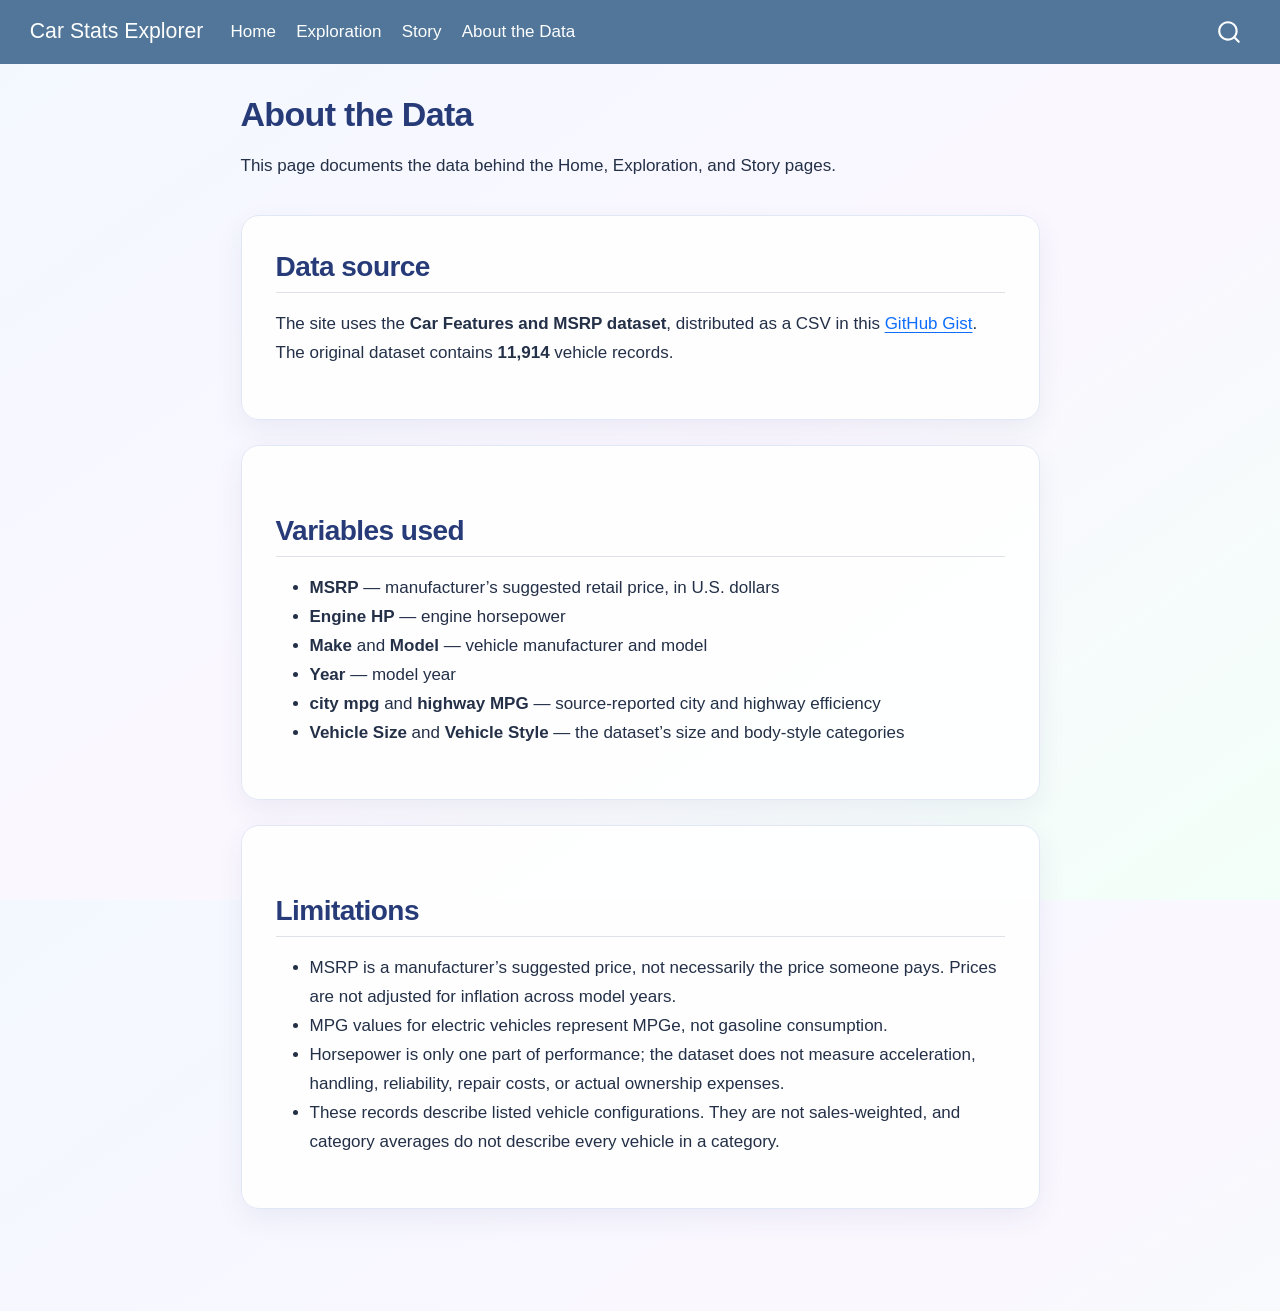
==== about.html @ 7f9846df "Built site for gh-pages" ====
<!DOCTYPE html>
<html xmlns="http://www.w3.org/1999/xhtml" lang="en" xml:lang="en"><head>

<meta charset="utf-8">
<meta name="generator" content="quarto-1.10.19">

<meta name="viewport" content="width=device-width, initial-scale=1.0, user-scalable=yes">


<title>About the Data – Car Stats Explorer</title>
<style>
/* Default styles provided by pandoc.
** See https://pandoc.org/MANUAL.html#variables-for-html for config info.
*/
span.smallcaps{font-variant: small-caps;}
div.columns{display: flex; gap: 1.5em;}
div.column{flex: auto;}
@media screen {
div.columns{gap: min(4vw, 1.5em);}
div.column{overflow-x: auto;}
}
div.hanging-indent{margin-left: 1.5em; text-indent: -1.5em;}
ul.task-list{list-style: none;}
ul.task-list li input[type="checkbox"] {
  width: 0.8em;
  margin: 0 0.8em 0.2em -1em; /* quarto-specific, see https://github.com/quarto-dev/quarto-cli/issues/4556 */ 
  vertical-align: middle;
}
</style>


<script src="site_libs/quarto-nav/quarto-nav.js"></script>
<script src="site_libs/quarto-nav/headroom.min.js"></script>
<script src="site_libs/clipboard/clipboard.min.js"></script>
<script src="site_libs/quarto-search/autocomplete.umd.js"></script>
<script src="site_libs/quarto-search/fuse.min.js"></script>
<script src="site_libs/quarto-search/quarto-search.js"></script>
<meta name="quarto:offset" content="./">
<script src="site_libs/quarto-html/quarto.js" type="module"></script>
<script src="site_libs/quarto-html/tabsets/tabsets.js" type="module"></script>
<script src="site_libs/quarto-html/popper.min.js"></script>
<script src="site_libs/quarto-html/tippy.umd.min.js"></script>
<script src="site_libs/quarto-html/anchor.min.js"></script>
<link href="site_libs/quarto-html/tippy.css" rel="stylesheet">
<link href="site_libs/quarto-html/quarto-syntax-highlighting-bf27225e3a48a9273f3daa8f8e829971.css" rel="stylesheet" id="quarto-text-highlighting-styles">
<script src="site_libs/bootstrap/bootstrap.min.js"></script>
<link href="site_libs/bootstrap/bootstrap-icons.css" rel="stylesheet">
<link href="site_libs/bootstrap/bootstrap-8c69f6d005a5e6627934705eb737d028.min.css" rel="stylesheet" append-hash="true" id="quarto-bootstrap" data-mode="light">
<script id="quarto-search-options" type="application/json">{
  "location": "navbar",
  "copy-button": false,
  "collapse-after": 3,
  "panel-placement": "end",
  "type": "overlay",
  "limit": 50,
  "keyboard-shortcut": [
    "f",
    "/",
    "s"
  ],
  "show-item-context": false,
  "language": {
    "search-no-results-text": "No results",
    "search-matching-documents-text": "matching documents",
    "search-copy-link-title": "Copy link to search",
    "search-hide-matches-text": "Hide additional matches",
    "search-more-match-text": "more match in this document",
    "search-more-matches-text": "more matches in this document",
    "search-clear-button-title": "Clear",
    "search-text-placeholder": "",
    "search-detached-cancel-button-title": "Cancel",
    "search-submit-button-title": "Submit",
    "search-label": "Search"
  }
}</script>


<link rel="stylesheet" href="styles.css">
</head>

<body class="nav-fixed fullcontent quarto-light">

<div id="quarto-search-results"></div>
  <header id="quarto-header" class="headroom fixed-top">
    <nav class="navbar navbar-expand-lg " data-bs-theme="dark">
      <div class="navbar-container container-fluid">
      <div class="navbar-brand-container mx-auto">
    <a class="navbar-brand" href="./index.html">
    <span class="navbar-title">Car Stats Explorer</span>
    </a>
  </div>
            <div id="quarto-search" class="" title="Search"></div>
          <button class="navbar-toggler" type="button" data-bs-toggle="collapse" data-bs-target="#navbarCollapse" aria-controls="navbarCollapse" role="menu" aria-expanded="false" aria-label="Toggle navigation" onclick="if (window.quartoToggleHeadroom) { window.quartoToggleHeadroom(); }">
  <span class="navbar-toggler-icon"></span>
</button>
          <div class="collapse navbar-collapse" id="navbarCollapse">
            <ul class="navbar-nav navbar-nav-scroll me-auto">
  <li class="nav-item">
    <a class="nav-link" href="./index.html"> 
<span class="menu-text">Home</span></a>
  </li>  
  <li class="nav-item">
    <a class="nav-link" href="./project.html"> 
<span class="menu-text">Exploration</span></a>
  </li>  
  <li class="nav-item">
    <a class="nav-link" href="./story.html"> 
<span class="menu-text">Story</span></a>
  </li>  
  <li class="nav-item">
    <a class="nav-link active" href="./about.html" aria-current="page"> 
<span class="menu-text">About the Data</span></a>
  </li>  
</ul>
          </div> <!-- /navcollapse -->
            <div class="quarto-navbar-tools">
</div>
      </div> <!-- /container-fluid -->
    </nav>
</header>
<!-- content -->
<div id="quarto-content" class="quarto-container page-columns page-rows-contents page-layout-article page-navbar">
<!-- sidebar -->
<!-- margin-sidebar -->
    
<!-- main -->
<main class="content" id="quarto-document-content">

<header id="title-block-header" class="quarto-title-block default">
<div class="quarto-title">
<h1 class="title">About the Data</h1>
</div>



<div class="quarto-title-meta">

    
  
    
  </div>
  


</header>


<style>
.data-section {
  margin: 1.5rem 0;
  padding: clamp(1.2rem, 3vw, 2rem);
  border: 1px solid #e1e8f5;
  border-radius: 18px;
  background: rgba(255, 255, 255, 0.92);
  box-shadow: 0 10px 28px rgba(38, 59, 119, 0.07);
}

.data-section p,
.data-section li {
  line-height: 1.7;
}
</style>
<p>This page documents the data behind the Home, Exploration, and Story pages.</p>
<section id="data-source" class="level2 data-section">
<h2 class="anchored" data-anchor-id="data-source">Data source</h2>
<p>The site uses the <strong>Car Features and MSRP dataset</strong>, distributed as a CSV in this <a href="https://gist.github.com/dvinubius/33486dad2dc86319f0a06ffdb1d4f34f">GitHub Gist</a>. The original dataset contains <strong>11,914</strong> vehicle records.</p>
</section>
<section id="variables-used" class="level2 data-section">
<h2 class="anchored" data-anchor-id="variables-used">Variables used</h2>
<ul>
<li><strong>MSRP</strong> — manufacturer’s suggested retail price, in U.S. dollars</li>
<li><strong>Engine HP</strong> — engine horsepower</li>
<li><strong>Make</strong> and <strong>Model</strong> — vehicle manufacturer and model</li>
<li><strong>Year</strong> — model year</li>
<li><strong>city mpg</strong> and <strong>highway MPG</strong> — source-reported city and highway efficiency</li>
<li><strong>Vehicle Size</strong> and <strong>Vehicle Style</strong> — the dataset’s size and body-style categories</li>
</ul>
</section>
<section id="limitations" class="level2 data-section">
<h2 class="anchored" data-anchor-id="limitations">Limitations</h2>
<ul>
<li>MSRP is a manufacturer’s suggested price, not necessarily the price someone pays. Prices are not adjusted for inflation across model years.</li>
<li>MPG values for electric vehicles represent MPGe, not gasoline consumption.</li>
<li>Horsepower is only one part of performance; the dataset does not measure acceleration, handling, reliability, repair costs, or actual ownership expenses.</li>
<li>These records describe listed vehicle configurations. They are not sales-weighted, and category averages do not describe every vehicle in a category.</li>
</ul>
</section>



</main> <!-- /main -->
<script id="quarto-html-after-body" type="application/javascript">
  window.document.addEventListener("DOMContentLoaded", function (event) {
    const icon = "";
    const anchorJS = new window.AnchorJS();
    anchorJS.options = {
      placement: 'right',
      icon: icon
    };
    anchorJS.add('.anchored');
    const isCodeAnnotation = (el) => {
      for (const clz of el.classList) {
        if (clz.startsWith('code-annotation-')) {                     
          return true;
        }
      }
      return false;
    }
    const onCopySuccess = function(e) {
      // button target
      const button = e.trigger;
      // don't keep focus
      button.blur();
      // flash "checked"
      button.classList.add('code-copy-button-checked');
      var currentTitle = button.getAttribute("title");
      button.setAttribute("title", "Copied!");
      let tooltip;
      if (window.bootstrap) {
        button.setAttribute("data-bs-toggle", "tooltip");
        button.setAttribute("data-bs-placement", "left");
        button.setAttribute("data-bs-title", "Copied!");
        tooltip = new bootstrap.Tooltip(button, 
          { trigger: "manual", 
            customClass: "code-copy-button-tooltip",
            offset: [0, -8]});
        tooltip.show();    
      }
      setTimeout(function() {
        if (tooltip) {
          tooltip.hide();
          button.removeAttribute("data-bs-title");
          button.removeAttribute("data-bs-toggle");
          button.removeAttribute("data-bs-placement");
        }
        button.setAttribute("title", currentTitle);
        button.classList.remove('code-copy-button-checked');
      }, 1000);
      // clear code selection
      e.clearSelection();
    }
    const getTextToCopy = function(trigger) {
      const outerScaffold = trigger.parentElement.cloneNode(true);
      const codeEl = outerScaffold.querySelector('code');
      for (const childEl of codeEl.children) {
        if (isCodeAnnotation(childEl)) {
          childEl.remove();
        }
      }
      return codeEl.innerText;
    }
    const clipboard = new window.ClipboardJS('.code-copy-button:not([data-in-quarto-modal])', {
      text: getTextToCopy
    });
    clipboard.on('success', onCopySuccess);
    if (window.document.getElementById('quarto-embedded-source-code-modal')) {
      const clipboardModal = new window.ClipboardJS('.code-copy-button[data-in-quarto-modal]', {
        text: getTextToCopy,
        container: window.document.getElementById('quarto-embedded-source-code-modal')
      });
      clipboardModal.on('success', onCopySuccess);
    }
      var localhostRegex = new RegExp(/^(?:http|https):\/\/localhost\:?[0-9]*\//);
      var mailtoRegex = new RegExp(/^mailto:/);
        var filterRegex = new RegExp("https:\/\/mayaht-0708\.github\.io\/milestone-5\/");
      var isInternal = (href) => {
          return filterRegex.test(href) || localhostRegex.test(href) || mailtoRegex.test(href);
      }
      // Inspect non-navigation links and adorn them if external
     var links = window.document.querySelectorAll('a[href]:not(.nav-link):not(.navbar-brand):not(.toc-action):not(.sidebar-link):not(.sidebar-item-toggle):not(.pagination-link):not(.no-external):not([aria-hidden]):not(.dropdown-item):not(.quarto-navigation-tool):not(.about-link)');
      for (var i=0; i<links.length; i++) {
        const link = links[i];
        if (!isInternal(link.href)) {
          // undo the damage that might have been done by quarto-nav.js in the case of
          // links that we want to consider external
          if (link.dataset.originalHref !== undefined) {
            link.href = link.dataset.originalHref;
          }
        }
      }
    function tippyHover(el, contentFn, onTriggerFn, onUntriggerFn) {
      const config = {
        allowHTML: true,
        maxWidth: 500,
        delay: 100,
        arrow: false,
        appendTo: function(el) {
            return el.parentElement;
        },
        interactive: true,
        interactiveBorder: 10,
        theme: 'quarto',
        placement: 'bottom-start',
      };
      if (contentFn) {
        config.content = contentFn;
      }
      if (onTriggerFn) {
        config.onTrigger = onTriggerFn;
      }
      if (onUntriggerFn) {
        config.onUntrigger = onUntriggerFn;
      }
      window.tippy(el, config); 
    }
    const noterefs = window.document.querySelectorAll('a[role="doc-noteref"]');
    for (var i=0; i<noterefs.length; i++) {
      const ref = noterefs[i];
      tippyHover(ref, function() {
        // use id or data attribute instead here
        let href = ref.getAttribute('data-footnote-href') || ref.getAttribute('href');
        try { href = new URL(href).hash; } catch {}
        const id = href.replace(/^#\/?/, "");
        const note = window.document.getElementById(id);
        if (note) {
          return note.innerHTML;
        } else {
          return "";
        }
      });
    }
    const xrefs = window.document.querySelectorAll('a.quarto-xref');
    const processXRef = (id, note) => {
      // Strip column container classes
      const stripColumnClz = (el) => {
        el.classList.remove("page-full", "page-columns");
        if (el.children) {
          for (const child of el.children) {
            stripColumnClz(child);
          }
        }
      }
      stripColumnClz(note)
      if (id === null || id.startsWith('sec-')) {
        // Special case sections, only their first couple elements
        const container = document.createElement("div");
        if (note.children && note.children.length > 2) {
          container.appendChild(note.children[0].cloneNode(true));
          for (let i = 1; i < note.children.length; i++) {
            const child = note.children[i];
            if (child.tagName === "P" && child.innerText === "") {
              continue;
            } else {
              container.appendChild(child.cloneNode(true));
              break;
            }
          }
          if (window.Quarto?.typesetMath) {
            window.Quarto.typesetMath(container);
          }
          return container.innerHTML
        } else {
          if (window.Quarto?.typesetMath) {
            window.Quarto.typesetMath(note);
          }
          return note.innerHTML;
        }
      } else {
        // Remove any anchor links if they are present
        const anchorLink = note.querySelector('a.anchorjs-link');
        if (anchorLink) {
          anchorLink.remove();
        }
        if (window.Quarto?.typesetMath) {
          window.Quarto.typesetMath(note);
        }
        if (note.classList.contains("callout")) {
          return note.outerHTML;
        } else {
          return note.innerHTML;
        }
      }
    }
    for (var i=0; i<xrefs.length; i++) {
      const xref = xrefs[i];
      tippyHover(xref, undefined, function(instance) {
        instance.disable();
        let url = xref.getAttribute('href');
        let hash = undefined; 
        if (url.startsWith('#')) {
          hash = url;
        } else {
          try { hash = new URL(url).hash; } catch {}
        }
        if (hash) {
          const id = hash.replace(/^#\/?/, "");
          const note = window.document.getElementById(id);
          if (note !== null) {
            try {
              const html = processXRef(id, note.cloneNode(true));
              instance.setContent(html);
            } finally {
              instance.enable();
              instance.show();
            }
          } else {
            // See if we can fetch this
            fetch(url.split('#')[0])
            .then(res => res.text())
            .then(html => {
              const parser = new DOMParser();
              const htmlDoc = parser.parseFromString(html, "text/html");
              const note = htmlDoc.getElementById(id);
              if (note !== null) {
                const html = processXRef(id, note);
                instance.setContent(html);
              } 
            }).finally(() => {
              instance.enable();
              instance.show();
            });
          }
        } else {
          // See if we can fetch a full url (with no hash to target)
          // This is a special case and we should probably do some content thinning / targeting
          fetch(url)
          .then(res => res.text())
          .then(html => {
            const parser = new DOMParser();
            const htmlDoc = parser.parseFromString(html, "text/html");
            const note = htmlDoc.querySelector('main.content');
            if (note !== null) {
              // This should only happen for chapter cross references
              // (since there is no id in the URL)
              // remove the first header
              if (note.children.length > 0 && note.children[0].tagName === "HEADER") {
                note.children[0].remove();
              }
              const html = processXRef(null, note);
              instance.setContent(html);
            } 
          }).finally(() => {
            instance.enable();
            instance.show();
          });
        }
      }, function(instance) {
      });
    }
        let selectedAnnoteEl;
        const selectorForAnnotation = ( cell, annotation) => {
          let cellAttr = 'data-code-cell="' + cell + '"';
          let lineAttr = 'data-code-annotation="' +  annotation + '"';
          const selector = 'span[' + cellAttr + '][' + lineAttr + ']';
          return selector;
        }
        const selectCodeLines = (annoteEl) => {
          const doc = window.document;
          const targetCell = annoteEl.getAttribute("data-target-cell");
          const targetAnnotation = annoteEl.getAttribute("data-target-annotation");
          const annoteSpan = window.document.querySelector(selectorForAnnotation(targetCell, targetAnnotation));
          const lines = annoteSpan.getAttribute("data-code-lines").split(",");
          const lineIds = lines.map((line) => {
            return targetCell + "-" + line;
          })
          let top = null;
          let height = null;
          let parent = null;
          if (lineIds.length > 0) {
              //compute the position of the single el (top and bottom and make a div)
              const el = window.document.getElementById(lineIds[0]);
              top = el.offsetTop;
              height = el.offsetHeight;
              parent = el.parentElement.parentElement;
            if (lineIds.length > 1) {
              const lastEl = window.document.getElementById(lineIds[lineIds.length - 1]);
              const bottom = lastEl.offsetTop + lastEl.offsetHeight;
              height = bottom - top;
            }
            if (top !== null && height !== null && parent !== null) {
              // cook up a div (if necessary) and position it 
              let div = window.document.getElementById("code-annotation-line-highlight");
              if (div === null) {
                div = window.document.createElement("div");
                div.setAttribute("id", "code-annotation-line-highlight");
                div.style.position = 'absolute';
                parent.appendChild(div);
              }
              div.style.top = top - 2 + "px";
              div.style.height = height + 4 + "px";
              div.style.left = 0;
              let gutterDiv = window.document.getElementById("code-annotation-line-highlight-gutter");
              if (gutterDiv === null) {
                gutterDiv = window.document.createElement("div");
                gutterDiv.setAttribute("id", "code-annotation-line-highlight-gutter");
                gutterDiv.style.position = 'absolute';
                const codeCell = window.document.getElementById(targetCell);
                const gutter = codeCell.querySelector('.code-annotation-gutter');
                gutter.appendChild(gutterDiv);
              }
              gutterDiv.style.top = top - 2 + "px";
              gutterDiv.style.height = height + 4 + "px";
            }
            selectedAnnoteEl = annoteEl;
          }
        };
        const unselectCodeLines = () => {
          const elementsIds = ["code-annotation-line-highlight", "code-annotation-line-highlight-gutter"];
          elementsIds.forEach((elId) => {
            const div = window.document.getElementById(elId);
            if (div) {
              div.remove();
            }
          });
          selectedAnnoteEl = undefined;
        };
          // Handle positioning of the toggle
      window.addEventListener(
        "resize",
        throttle(() => {
          elRect = undefined;
          if (selectedAnnoteEl) {
            selectCodeLines(selectedAnnoteEl);
          }
        }, 10)
      );
      function throttle(fn, ms) {
      let throttle = false;
      let timer;
        return (...args) => {
          if(!throttle) { // first call gets through
              fn.apply(this, args);
              throttle = true;
          } else { // all the others get throttled
              if(timer) clearTimeout(timer); // cancel #2
              timer = setTimeout(() => {
                fn.apply(this, args);
                timer = throttle = false;
              }, ms);
          }
        };
      }
        // Attach click handler to the DT
        const annoteDls = window.document.querySelectorAll('dt[data-target-cell]');
        for (const annoteDlNode of annoteDls) {
          annoteDlNode.addEventListener('click', (event) => {
            const clickedEl = event.target;
            if (clickedEl !== selectedAnnoteEl) {
              unselectCodeLines();
              const activeEl = window.document.querySelector('dt[data-target-cell].code-annotation-active');
              if (activeEl) {
                activeEl.classList.remove('code-annotation-active');
              }
              selectCodeLines(clickedEl);
              clickedEl.classList.add('code-annotation-active');
            } else {
              // Unselect the line
              unselectCodeLines();
              clickedEl.classList.remove('code-annotation-active');
            }
          });
        }
    const findCites = (el) => {
      const parentEl = el.parentElement;
      if (parentEl) {
        const cites = parentEl.dataset.cites;
        if (cites) {
          return {
            el,
            cites: cites.split(' ')
          };
        } else {
          return findCites(el.parentElement)
        }
      } else {
        return undefined;
      }
    };
    var bibliorefs = window.document.querySelectorAll('a[role="doc-biblioref"]');
    for (var i=0; i<bibliorefs.length; i++) {
      const ref = bibliorefs[i];
      const citeInfo = findCites(ref);
      if (citeInfo) {
        tippyHover(citeInfo.el, function() {
          var popup = window.document.createElement('div');
          citeInfo.cites.forEach(function(cite) {
            var citeDiv = window.document.createElement('div');
            citeDiv.classList.add('hanging-indent');
            citeDiv.classList.add('csl-entry');
            var biblioDiv = window.document.getElementById('ref-' + cite);
            if (biblioDiv) {
              citeDiv.innerHTML = biblioDiv.innerHTML;
            }
            popup.appendChild(citeDiv);
          });
          return popup.innerHTML;
        });
      }
    }
  });
  </script>
</div> <!-- /content -->




</body></html>
---- site_libs/quarto-html/tippy.css ----
.tippy-box[data-animation=fade][data-state=hidden]{opacity:0}[data-tippy-root]{max-width:calc(100vw - 10px)}.tippy-box{position:relative;background-color:#333;color:#fff;border-radius:4px;font-size:14px;line-height:1.4;white-space:normal;outline:0;transition-property:transform,visibility,opacity}.tippy-box[data-placement^=top]>.tippy-arrow{bottom:0}.tippy-box[data-placement^=top]>.tippy-arrow:before{bottom:-7px;left:0;border-width:8px 8px 0;border-top-color:initial;transform-origin:center top}.tippy-box[data-placement^=bottom]>.tippy-arrow{top:0}.tippy-box[data-placement^=bottom]>.tippy-arrow:before{top:-7px;left:0;border-width:0 8px 8px;border-bottom-color:initial;transform-origin:center bottom}.tippy-box[data-placement^=left]>.tippy-arrow{right:0}.tippy-box[data-placement^=left]>.tippy-arrow:before{border-width:8px 0 8px 8px;border-left-color:initial;right:-7px;transform-origin:center left}.tippy-box[data-placement^=right]>.tippy-arrow{left:0}.tippy-box[data-placement^=right]>.tippy-arrow:before{left:-7px;border-width:8px 8px 8px 0;border-right-color:initial;transform-origin:center right}.tippy-box[data-inertia][data-state=visible]{transition-timing-function:cubic-bezier(.54,1.5,.38,1.11)}.tippy-arrow{width:16px;height:16px;color:#333}.tippy-arrow:before{content:"";position:absolute;border-color:transparent;border-style:solid}.tippy-content{position:relative;padding:5px 9px;z-index:1}
---- site_libs/quarto-html/quarto-syntax-highlighting-bf27225e3a48a9273f3daa8f8e829971.css ----
/* quarto syntax highlight colors */
:root {
  --quarto-hl-ot-color: #003B4F;
  --quarto-hl-at-color: #657422;
  --quarto-hl-ss-color: #20794D;
  --quarto-hl-an-color: #5E5E5E;
  --quarto-hl-fu-color: #4758AB;
  --quarto-hl-st-color: #20794D;
  --quarto-hl-cf-color: #003B4F;
  --quarto-hl-op-color: #5E5E5E;
  --quarto-hl-er-color: #AD0000;
  --quarto-hl-bn-color: #AD0000;
  --quarto-hl-al-color: #AD0000;
  --quarto-hl-va-color: #111111;
  --quarto-hl-bu-color: inherit;
  --quarto-hl-ex-color: inherit;
  --quarto-hl-pp-color: #AD0000;
  --quarto-hl-in-color: #5E5E5E;
  --quarto-hl-vs-color: #20794D;
  --quarto-hl-wa-color: #5E5E5E;
  --quarto-hl-do-color: #5E5E5E;
  --quarto-hl-im-color: #00769E;
  --quarto-hl-ch-color: #20794D;
  --quarto-hl-dt-color: #AD0000;
  --quarto-hl-fl-color: #AD0000;
  --quarto-hl-co-color: #5E5E5E;
  --quarto-hl-cv-color: #5E5E5E;
  --quarto-hl-cn-color: #8f5902;
  --quarto-hl-sc-color: #5E5E5E;
  --quarto-hl-dv-color: #AD0000;
  --quarto-hl-kw-color: #003B4F;
}

/* other quarto variables */
:root {
  --quarto-font-monospace: SFMono-Regular, Menlo, Monaco, Consolas, "Liberation Mono", "Courier New", monospace;
}

/* syntax highlight based on Pandoc's rules */
pre > code.sourceCode > span {
  color: #003B4F;
}

code.sourceCode > span {
  color: #003B4F;
}

div.sourceCode,
div.sourceCode pre.sourceCode {
  color: #003B4F;
}

/* Normal */
code span {
  color: #003B4F;
}

/* Alert */
code span.al {
  color: #AD0000;
  font-style: inherit;
}

/* Annotation */
code span.an {
  color: #5E5E5E;
  font-style: inherit;
}

/* Attribute */
code span.at {
  color: #657422;
  font-style: inherit;
}

/* BaseN */
code span.bn {
  color: #AD0000;
  font-style: inherit;
}

/* BuiltIn */
code span.bu {
  font-style: inherit;
}

/* ControlFlow */
code span.cf {
  color: #003B4F;
  font-weight: bold;
  font-style: inherit;
}

/* Char */
code span.ch {
  color: #20794D;
  font-style: inherit;
}

/* Constant */
code span.cn {
  color: #8f5902;
  font-style: inherit;
}

/* Comment */
code span.co {
  color: #5E5E5E;
  font-style: inherit;
}

/* CommentVar */
code span.cv {
  color: #5E5E5E;
  font-style: italic;
}

/* Documentation */
code span.do {
  color: #5E5E5E;
  font-style: italic;
}

/* DataType */
code span.dt {
  color: #AD0000;
  font-style: inherit;
}

/* DecVal */
code span.dv {
  color: #AD0000;
  font-style: inherit;
}

/* Error */
code span.er {
  color: #AD0000;
  font-style: inherit;
}

/* Extension */
code span.ex {
  font-style: inherit;
}

/* Float */
code span.fl {
  color: #AD0000;
  font-style: inherit;
}

/* Function */
code span.fu {
  color: #4758AB;
  font-style: inherit;
}

/* Import */
code span.im {
  color: #00769E;
  font-style: inherit;
}

/* Information */
code span.in {
  color: #5E5E5E;
  font-style: inherit;
}

/* Keyword */
code span.kw {
  color: #003B4F;
  font-weight: bold;
  font-style: inherit;
}

/* Operator */
code span.op {
  color: #5E5E5E;
  font-style: inherit;
}

/* Other */
code span.ot {
  color: #003B4F;
  font-style: inherit;
}

/* Preprocessor */
code span.pp {
  color: #AD0000;
  font-style: inherit;
}

/* SpecialChar */
code span.sc {
  color: #5E5E5E;
  font-style: inherit;
}

/* SpecialString */
code span.ss {
  color: #20794D;
  font-style: inherit;
}

/* String */
code span.st {
  color: #20794D;
  font-style: inherit;
}

/* Variable */
code span.va {
  color: #111111;
  font-style: inherit;
}

/* VerbatimString */
code span.vs {
  color: #20794D;
  font-style: inherit;
}

/* Warning */
code span.wa {
  color: #5E5E5E;
  font-style: italic;
}

.prevent-inlining {
  content: "</";
}

/*# sourceMappingURL=8be38f48d34c45af72792cbd699585e7.css.map */
---- styles.css ----
body {
  background: linear-gradient(145deg, #f3f8ff 0%, #fbf7ff 55%, #f2fff8 100%);
  color: #233047;
  font-family: Arial, Helvetica, sans-serif;
}

#quarto-content {
  max-width: 1120px;
  margin: 0 auto;
  padding: 0 1rem;
}

.quarto-title-block .title,
h1,
h2,
h3 {
  color: #263b77;
  font-family: Arial, Helvetica, sans-serif;
  font-weight: 700;
  letter-spacing: -0.02em;
}

p,
li {
  line-height: 1.7;
}
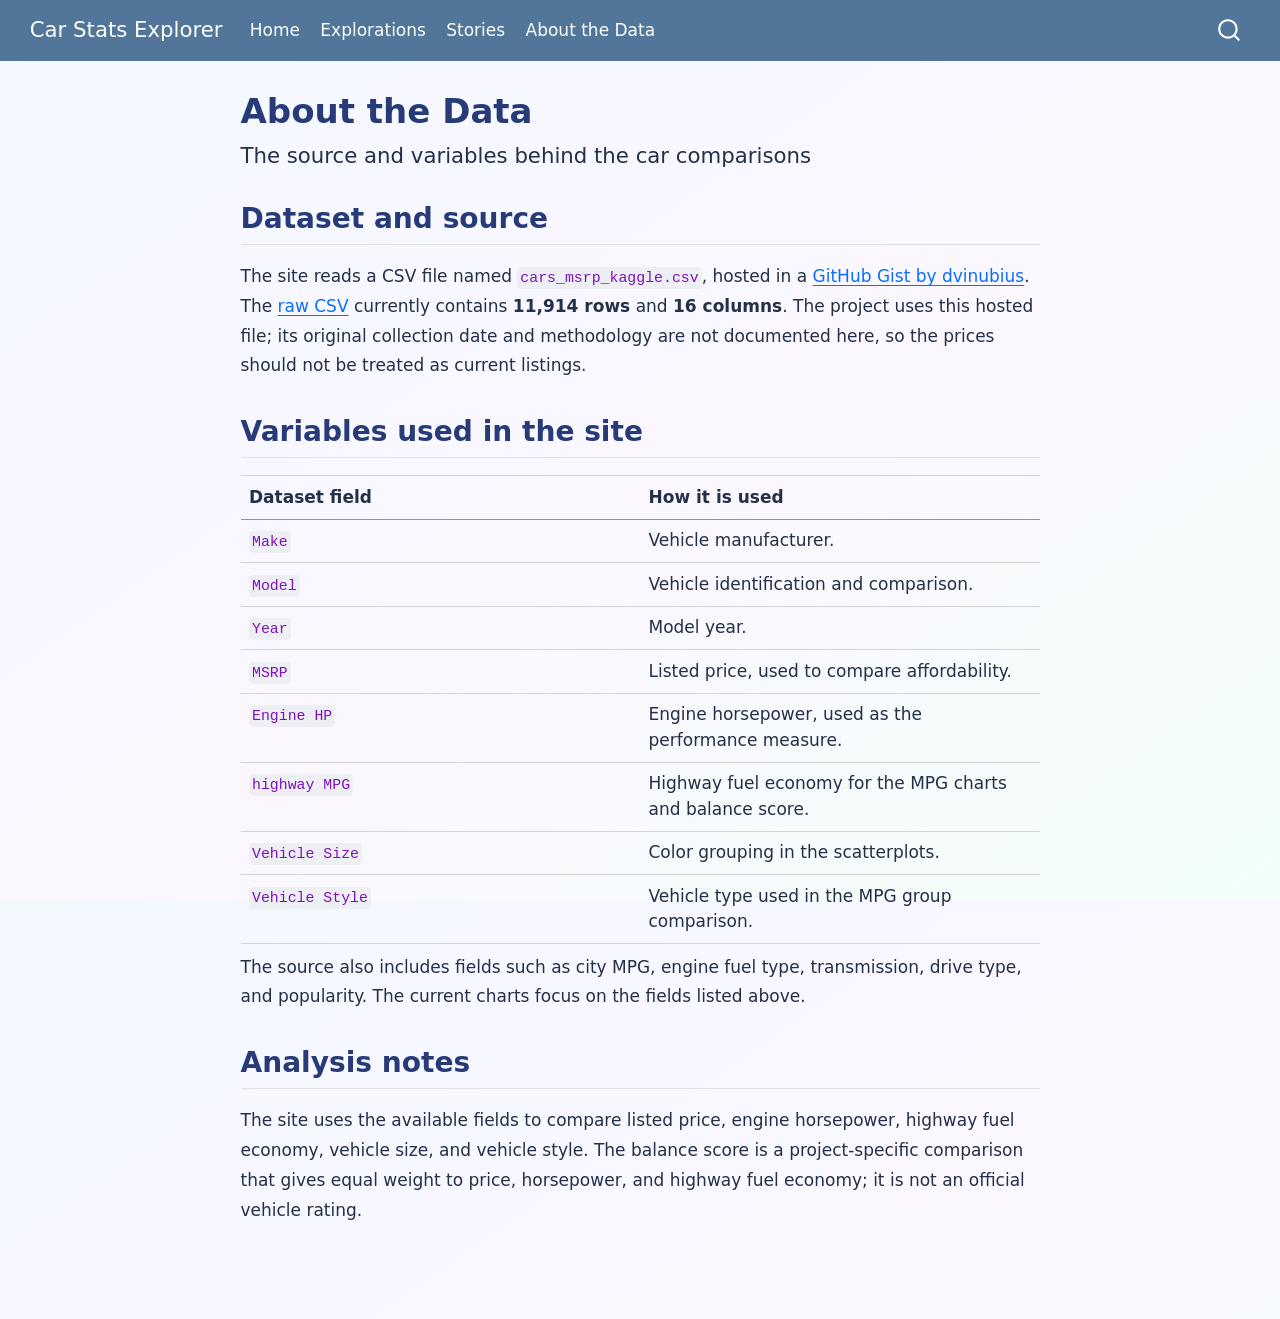
==== commit 6f6090d0: "Built site for gh-pages" ====
--- a/about.html
+++ b/about.html
@@ -75,7 +75,6 @@
 }</script>
 
 
-<link rel="stylesheet" href="styles.css">
 </head>
 
 <body class="nav-fixed fullcontent quarto-light">
@@ -100,12 +99,12 @@
 <span class="menu-text">Home</span></a>
   </li>  
   <li class="nav-item">
-    <a class="nav-link" href="./project.html"> 
-<span class="menu-text">Exploration</span></a>
+    <a class="nav-link" href="./explorations.html"> 
+<span class="menu-text">Explorations</span></a>
   </li>  
   <li class="nav-item">
-    <a class="nav-link" href="./story.html"> 
-<span class="menu-text">Story</span></a>
+    <a class="nav-link" href="./stories.html"> 
+<span class="menu-text">Stories</span></a>
   </li>  
   <li class="nav-item">
     <a class="nav-link active" href="./about.html" aria-current="page"> 
@@ -129,6 +128,7 @@
 <header id="title-block-header" class="quarto-title-block default">
 <div class="quarto-title">
 <h1 class="title">About the Data</h1>
+<p class="subtitle lead">The source and variables behind the car comparisons</p>
 </div>
 
 
@@ -146,47 +146,95 @@
 
 
 <style>
-.data-section {
-  margin: 1.5rem 0;
-  padding: clamp(1.2rem, 3vw, 2rem);
+body {
+  background: linear-gradient(145deg, #f3f8ff 0%, #fbf7ff 55%, #f2fff8 100%);
+  color: #233047;
+}
+
+#quarto-content {
+  max-width: 1150px;
+  margin: 0 auto;
+}
+
+.quarto-title-block .title,
+h1, h2 {
+  color: #263b77;
+  font-weight: 800;
+}
+
+.cell {
+  margin: 1.5rem 0 2.5rem;
+  padding: 1rem;
+  background: rgba(255, 255, 255, 0.9);
   border: 1px solid #e1e8f5;
   border-radius: 18px;
-  background: rgba(255, 255, 255, 0.92);
-  box-shadow: 0 10px 28px rgba(38, 59, 119, 0.07);
+  box-shadow: 0 10px 28px rgba(38, 59, 119, 0.09);
 }
 
-.data-section p,
-.data-section li {
-  line-height: 1.7;
+p {
+  line-height: 1.75;
 }
 </style>
-<p>This page documents the data behind the Home, Exploration, and Story pages.</p>
-<section id="data-source" class="level2 data-section">
-<h2 class="anchored" data-anchor-id="data-source">Data source</h2>
-<p>The site uses the <strong>Car Features and MSRP dataset</strong>, distributed as a CSV in this <a href="https://gist.github.com/dvinubius/33486dad2dc86319f0a06ffdb1d4f34f">GitHub Gist</a>. The original dataset contains <strong>11,914</strong> vehicle records.</p>
+<section id="dataset-and-source" class="level2">
+<h2 class="anchored" data-anchor-id="dataset-and-source">Dataset and source</h2>
+<p>The site reads a CSV file named <code>cars_msrp_kaggle.csv</code>, hosted in a <a href="https://gist.github.com/dvinubius/33486dad2dc86319f0a06ffdb1d4f34f">GitHub Gist by dvinubius</a>. The <a href="https://gist.githubusercontent.com/dvinubius/33486dad2dc86319f0a06ffdb1d4f34f/raw/">raw CSV</a> currently contains <strong>11,914 rows</strong> and <strong>16 columns</strong>. The project uses this hosted file; its original collection date and methodology are not documented here, so the prices should not be treated as current listings.</p>
 </section>
-<section id="variables-used" class="level2 data-section">
-<h2 class="anchored" data-anchor-id="variables-used">Variables used</h2>
-<ul>
-<li><strong>MSRP</strong> — manufacturer’s suggested retail price, in U.S. dollars</li>
-<li><strong>Engine HP</strong> — engine horsepower</li>
-<li><strong>Make</strong> and <strong>Model</strong> — vehicle manufacturer and model</li>
-<li><strong>Year</strong> — model year</li>
-<li><strong>city mpg</strong> and <strong>highway MPG</strong> — source-reported city and highway efficiency</li>
-<li><strong>Vehicle Size</strong> and <strong>Vehicle Style</strong> — the dataset’s size and body-style categories</li>
-</ul>
+<section id="variables-used-in-the-site" class="level2">
+<h2 class="anchored" data-anchor-id="variables-used-in-the-site">Variables used in the site</h2>
+<table class="caption-top table">
+<colgroup>
+<col style="width: 50%">
+<col style="width: 50%">
+</colgroup>
+<thead>
+<tr class="header">
+<th>Dataset field</th>
+<th>How it is used</th>
+</tr>
+</thead>
+<tbody>
+<tr class="odd">
+<td><code>Make</code></td>
+<td>Vehicle manufacturer.</td>
+</tr>
+<tr class="even">
+<td><code>Model</code></td>
+<td>Vehicle identification and comparison.</td>
+</tr>
+<tr class="odd">
+<td><code>Year</code></td>
+<td>Model year.</td>
+</tr>
+<tr class="even">
+<td><code>MSRP</code></td>
+<td>Listed price, used to compare affordability.</td>
+</tr>
+<tr class="odd">
+<td><code>Engine HP</code></td>
+<td>Engine horsepower, used as the performance measure.</td>
+</tr>
+<tr class="even">
+<td><code>highway MPG</code></td>
+<td>Highway fuel economy for the MPG charts and balance score.</td>
+</tr>
+<tr class="odd">
+<td><code>Vehicle Size</code></td>
+<td>Color grouping in the scatterplots.</td>
+</tr>
+<tr class="even">
+<td><code>Vehicle Style</code></td>
+<td>Vehicle type used in the MPG group comparison.</td>
+</tr>
+</tbody>
+</table>
+<p>The source also includes fields such as city MPG, engine fuel type, transmission, drive type, and popularity. The current charts focus on the fields listed above.</p>
 </section>
-<section id="limitations" class="level2 data-section">
-<h2 class="anchored" data-anchor-id="limitations">Limitations</h2>
-<ul>
-<li>MSRP is a manufacturer’s suggested price, not necessarily the price someone pays. Prices are not adjusted for inflation across model years.</li>
-<li>MPG values for electric vehicles represent MPGe, not gasoline consumption.</li>
-<li>Horsepower is only one part of performance; the dataset does not measure acceleration, handling, reliability, repair costs, or actual ownership expenses.</li>
-<li>These records describe listed vehicle configurations. They are not sales-weighted, and category averages do not describe every vehicle in a category.</li>
-</ul>
+<section id="analysis-notes" class="level2">
+<h2 class="anchored" data-anchor-id="analysis-notes">Analysis notes</h2>
+<p>The site uses the available fields to compare listed price, engine horsepower, highway fuel economy, vehicle size, and vehicle style. The balance score is a project-specific comparison that gives equal weight to price, horsepower, and highway fuel economy; it is not an official vehicle rating.</p>
+
+
 </section>
-
-
 
 </main> <!-- /main -->
 <script id="quarto-html-after-body" type="application/javascript">
@@ -262,7 +310,7 @@
     }
       var localhostRegex = new RegExp(/^(?:http|https):\/\/localhost\:?[0-9]*\//);
       var mailtoRegex = new RegExp(/^mailto:/);
-        var filterRegex = new RegExp("https:\/\/mayaht-0708\.github\.io\/milestone-5\/");
+        var filterRegex = new RegExp("https:\/\/mayaht-0708\.github\.io\/Car-Exploratory\/");
       var isInternal = (href) => {
           return filterRegex.test(href) || localhostRegex.test(href) || mailtoRegex.test(href);
       }
